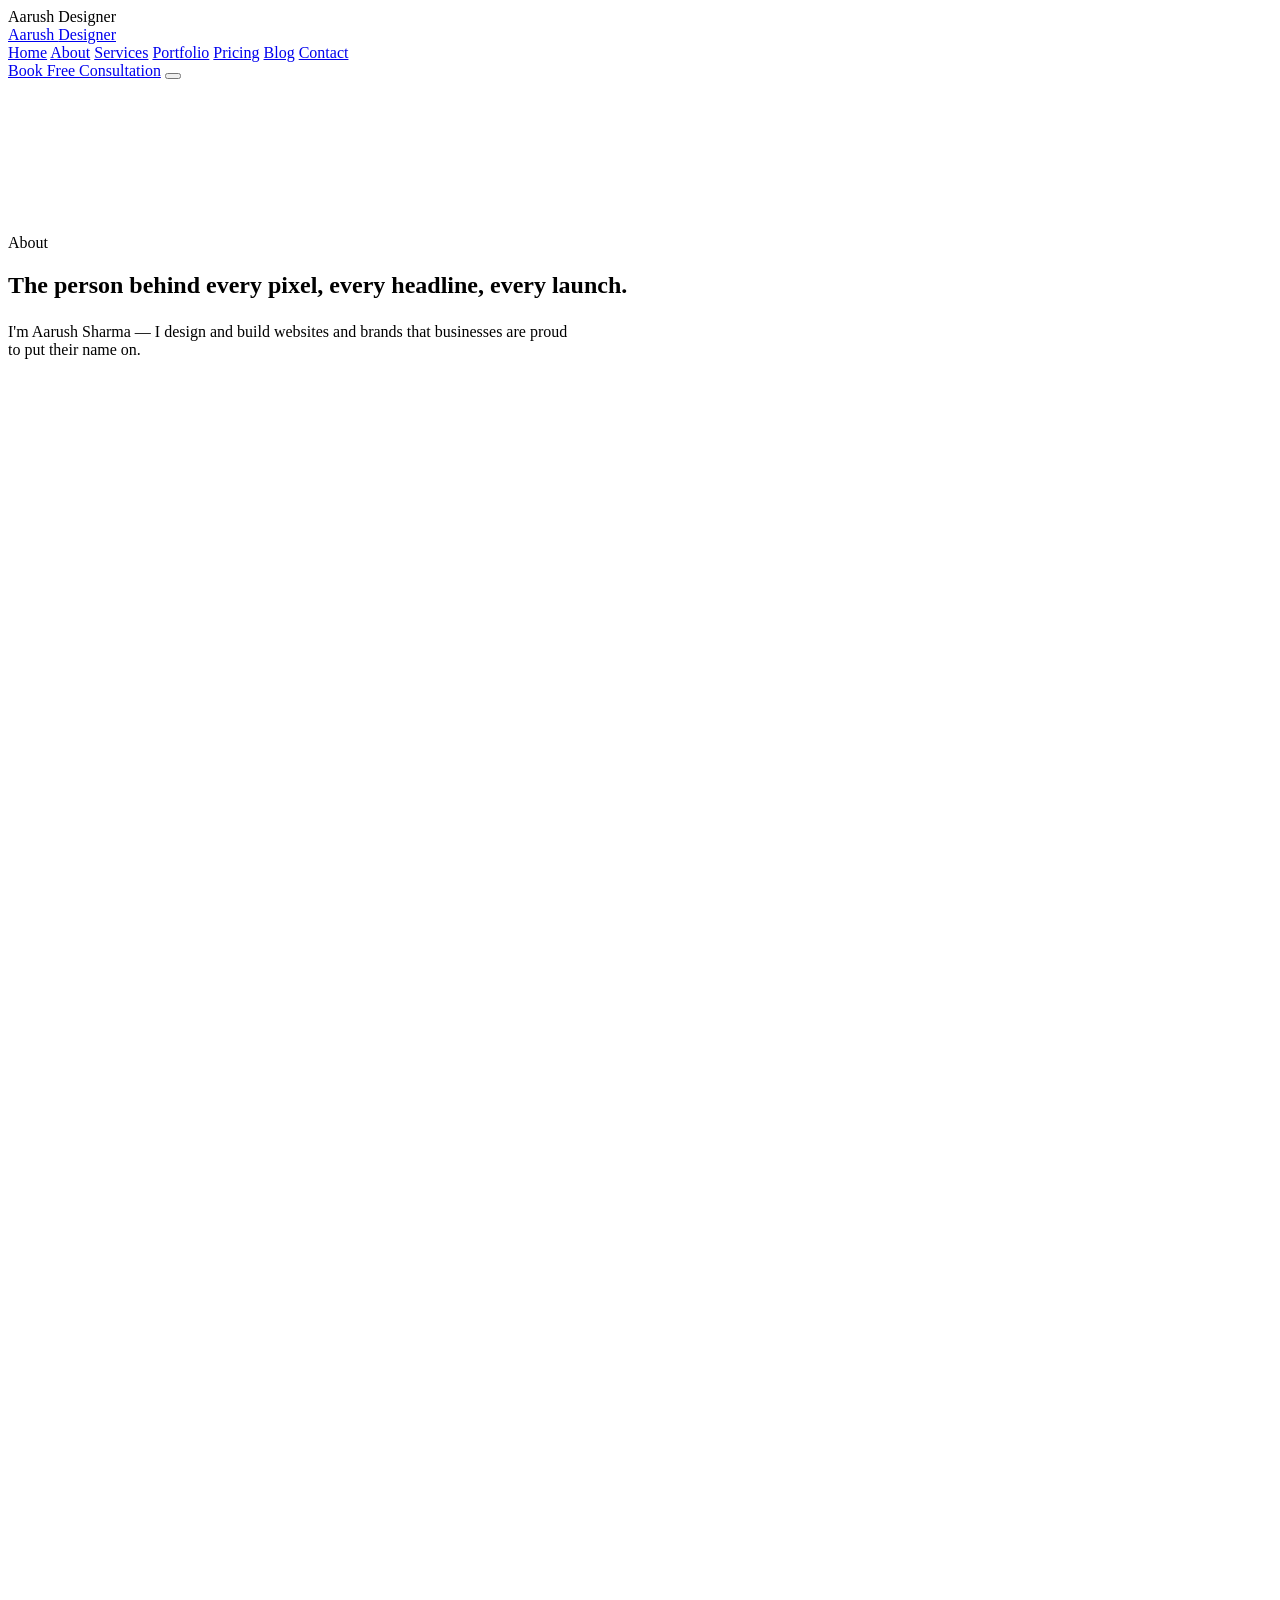
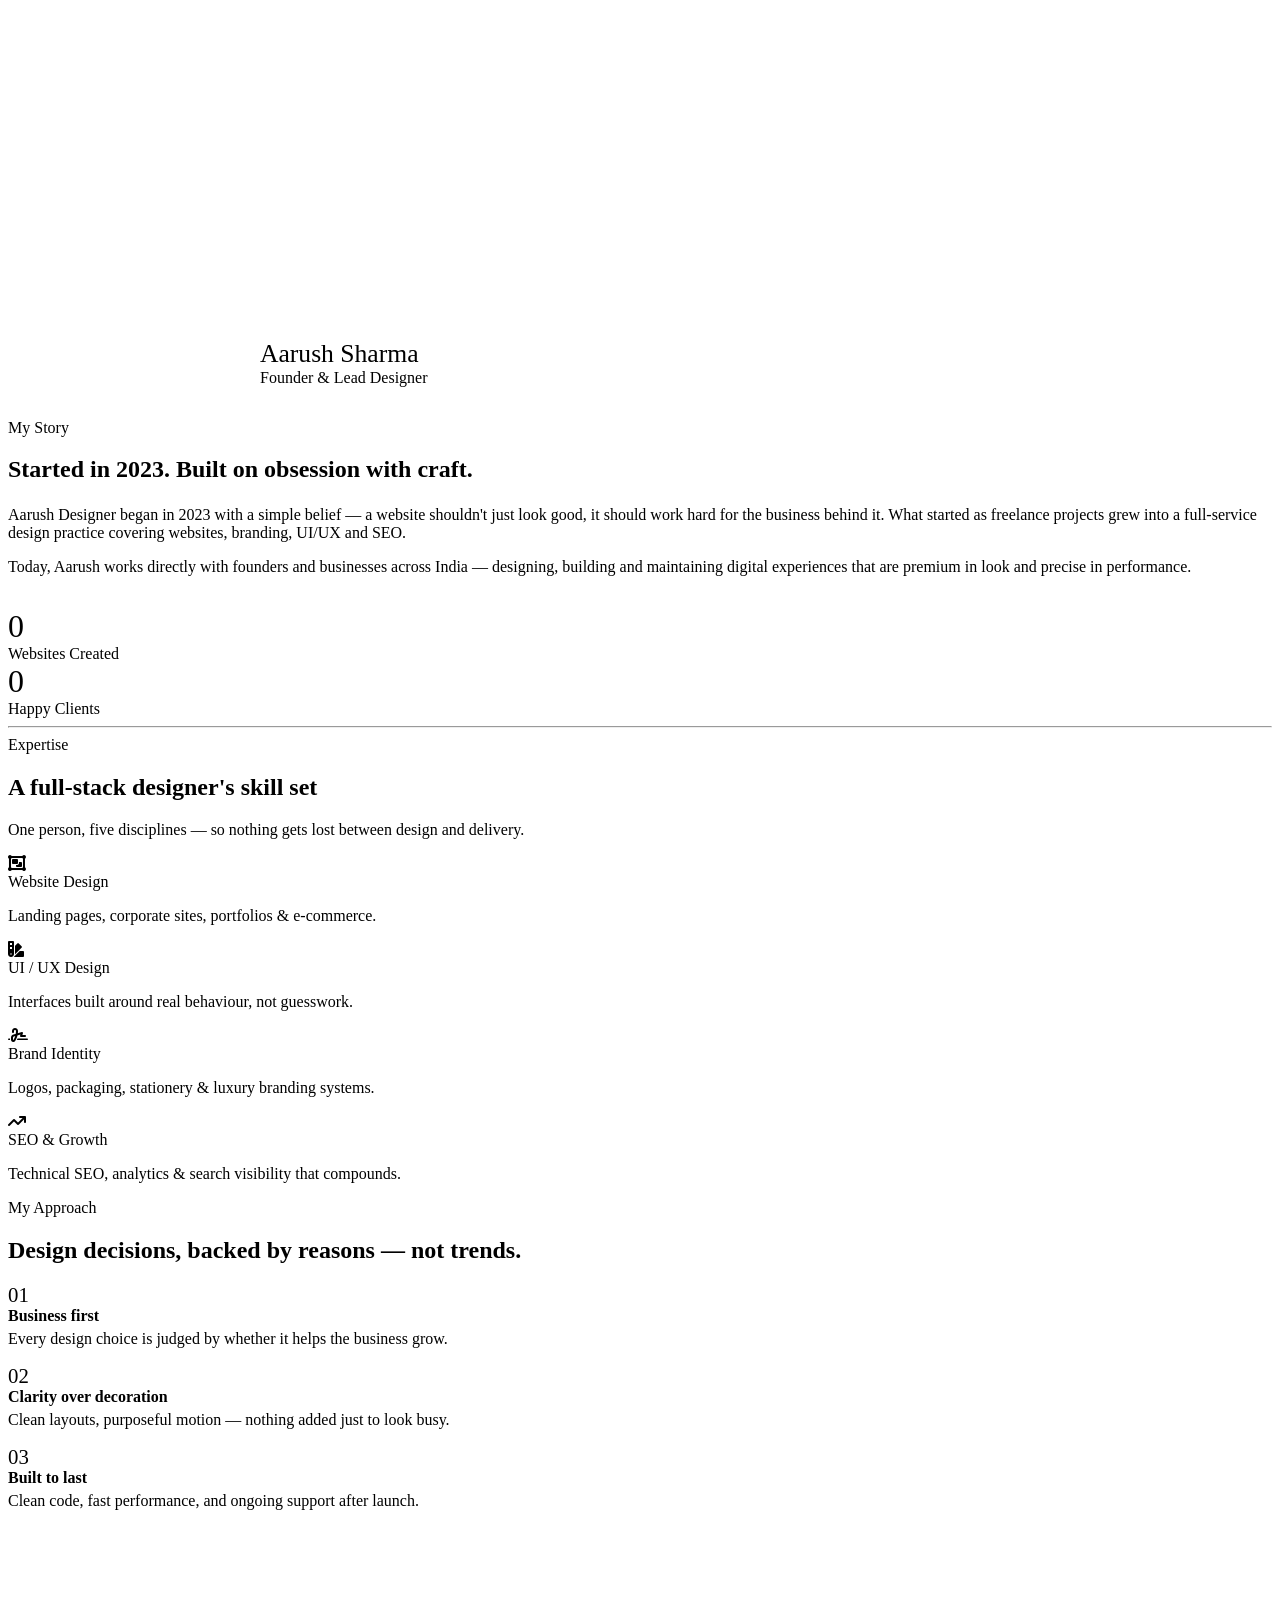
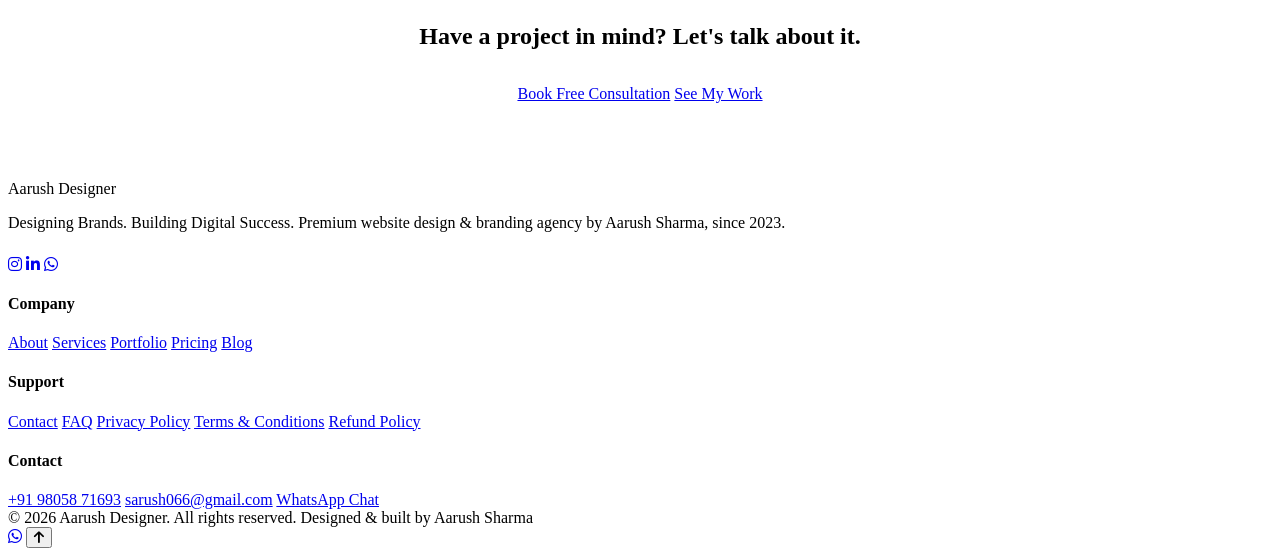
==== about.html @ bd4b7502 "Add files via upload" ====
<!DOCTYPE html>
<html lang="en">
<head>
<meta charset="UTF-8">
<meta name="viewport" content="width=device-width, initial-scale=1.0">
<title>About Aarush Sharma — Aarush Designer</title>
<meta name="description" content="Meet Aarush Sharma — premium website designer, UI/UX specialist, SEO strategist and branding expert behind Aarush Designer.">
<meta name="theme-color" content="#050505">

<link rel="preconnect" href="https://fonts.googleapis.com">
<link rel="preconnect" href="https://fonts.gstatic.com" crossorigin>
<link href="https://fonts.googleapis.com/css2?family=Cormorant+Garamond:wght@400;500;600;700&family=Inter:wght@400;500;600;700&display=swap" rel="stylesheet">
<link rel="stylesheet" href="https://cdnjs.cloudflare.com/ajax/libs/font-awesome/6.5.1/css/all.min.css">

<link rel="stylesheet" href="assets/css/style.css">
<link rel="stylesheet" href="assets/css/components.css">
<link rel="stylesheet" href="assets/css/animations.css">
</head>
<body>

<div class="loader" aria-hidden="true">
  <div class="loader__mark">Aarush Designer</div>
  <div class="loader__bar"></div>
</div>

<div class="scroll-progress"></div>
<div class="cursor-dot"></div>
<div class="cursor-ring"></div>

<header class="navbar">
  <div class="container navbar__inner">
    <a href="index.html" class="navbar__logo">Aarush <span>Designer</span></a>
    <nav class="navbar__links">
      <a href="index.html">Home</a>
      <a href="about.html" class="is-active">About</a>
      <a href="services.html">Services</a>
      <a href="portfolio.html">Portfolio</a>
      <a href="pricing.html">Pricing</a>
      <a href="blog.html">Blog</a>
      <a href="contact.html">Contact</a>
    </nav>
    <div class="navbar__actions">
      <a href="contact.html" class="btn btn-primary btn-sm">Book Free Consultation</a>
      <button class="navbar__toggle" aria-label="Toggle menu"><span></span><span></span><span></span></button>
    </div>
  </div>
</header>

<main>

  <!-- ================= PAGE HERO ================= -->
  <section class="section" style="padding-top: clamp(8rem, 12vw, 10rem); padding-bottom: 3rem;">
    <div class="container">
      <div class="eyebrow" data-hero-in>About</div>
      <h1 style="max-width: 780px;" data-hero-in>The person behind every pixel, every headline, every launch.</h1>
      <p style="max-width: 560px; margin-top: 1.5rem; font-size: var(--fs-body-lg);" data-hero-in>
        I'm Aarush Sharma — I design and build websites and brands that businesses are proud to put their name on.
      </p>
    </div>
  </section>

  <!-- ================= STORY + PORTRAIT ================= -->
  <section class="section" style="padding-top: 2rem;">
    <div class="container grid grid-2" style="gap: 4rem; align-items: center;">
      <div class="glass" style="aspect-ratio: 4/5; position: relative; overflow: hidden; display:flex; align-items:end; padding: 2rem;" data-reveal>
        <div class="floating-shape" style="width:220px;height:220px;top:8%;right:10%;background:radial-gradient(circle,rgba(255,255,255,0.08),transparent 70%);"></div>
        <div>
          <div style="font-family:var(--font-display); font-size:1.6rem;">Aarush Sharma</div>
          <div style="color:var(--text-muted); font-size:var(--fs-small);">Founder & Lead Designer</div>
        </div>
      </div>
      <div data-reveal data-reveal-delay="1">
        <div class="eyebrow">My Story</div>
        <h2>Started in 2023. Built on obsession with craft.</h2>
        <p style="margin-top: 1.4rem;">
          Aarush Designer began in 2023 with a simple belief — a website shouldn't just look good, it should work hard for the business behind it. What started as freelance projects grew into a full-service design practice covering websites, branding, UI/UX and SEO.
        </p>
        <p style="margin-top: 1rem;">
          Today, Aarush works directly with founders and businesses across India — designing, building and maintaining digital experiences that are premium in look and precise in performance.
        </p>
        <div class="grid grid-2" style="margin-top: 2rem; gap: 1rem;">
          <div><div class="stat__num" data-counter="324" data-suffix="+" style="font-size:2rem;">0</div><div class="stat__label">Websites Created</div></div>
          <div><div class="stat__num" data-counter="542" data-suffix="+" style="font-size:2rem;">0</div><div class="stat__label">Happy Clients</div></div>
        </div>
      </div>
    </div>
  </section>

  <hr class="divider">

  <!-- ================= EXPERTISE ================= -->
  <section class="section">
    <div class="container">
      <div class="section-head center" data-reveal>
        <div class="eyebrow" style="justify-content:center;">Expertise</div>
        <h2>A full-stack designer's skill set</h2>
        <p style="margin-top:1rem;">One person, five disciplines — so nothing gets lost between design and delivery.</p>
      </div>
      <div class="grid grid-4">
        <div class="card" data-reveal>
          <div class="card__icon"><i class="fa-solid fa-object-group"></i></div>
          <div class="card__title">Website Design</div>
          <p class="card__text">Landing pages, corporate sites, portfolios & e-commerce.</p>
        </div>
        <div class="card" data-reveal data-reveal-delay="1">
          <div class="card__icon"><i class="fa-solid fa-swatchbook"></i></div>
          <div class="card__title">UI / UX Design</div>
          <p class="card__text">Interfaces built around real behaviour, not guesswork.</p>
        </div>
        <div class="card" data-reveal data-reveal-delay="2">
          <div class="card__icon"><i class="fa-solid fa-signature"></i></div>
          <div class="card__title">Brand Identity</div>
          <p class="card__text">Logos, packaging, stationery & luxury branding systems.</p>
        </div>
        <div class="card" data-reveal data-reveal-delay="3">
          <div class="card__icon"><i class="fa-solid fa-arrow-trend-up"></i></div>
          <div class="card__title">SEO & Growth</div>
          <p class="card__text">Technical SEO, analytics & search visibility that compounds.</p>
        </div>
      </div>
    </div>
  </section>

  <!-- ================= VALUES / APPROACH ================= -->
  <section class="section" style="background: var(--bg-secondary);">
    <div class="container grid grid-2" style="gap: 4rem; align-items: center;">
      <div data-reveal>
        <div class="eyebrow">My Approach</div>
        <h2>Design decisions, backed by reasons — not trends.</h2>
      </div>
      <div class="grid" style="gap: 1.5rem;" data-reveal data-reveal-delay="1">
        <div class="flex gap-sm" style="align-items:flex-start;">
          <span style="font-family:var(--font-display); font-size:1.3rem; color:var(--text-muted);">01</span>
          <div><div style="font-weight:600;">Business first</div><p class="card__text" style="margin-top:0.3rem;">Every design choice is judged by whether it helps the business grow.</p></div>
        </div>
        <div class="flex gap-sm" style="align-items:flex-start;">
          <span style="font-family:var(--font-display); font-size:1.3rem; color:var(--text-muted);">02</span>
          <div><div style="font-weight:600;">Clarity over decoration</div><p class="card__text" style="margin-top:0.3rem;">Clean layouts, purposeful motion — nothing added just to look busy.</p></div>
        </div>
        <div class="flex gap-sm" style="align-items:flex-start;">
          <span style="font-family:var(--font-display); font-size:1.3rem; color:var(--text-muted);">03</span>
          <div><div style="font-weight:600;">Built to last</div><p class="card__text" style="margin-top:0.3rem;">Clean code, fast performance, and ongoing support after launch.</p></div>
        </div>
      </div>
    </div>
  </section>

  <!-- ================= CTA ================= -->
  <section class="section">
    <div class="container">
      <div class="glass" style="padding: clamp(2.5rem, 6vw, 5rem); text-align:center;" data-reveal>
        <h2 style="max-width:700px; margin-inline:auto;">Have a project in mind? Let's talk about it.</h2>
        <div class="flex-center gap-sm" style="margin-top: 2.2rem; flex-wrap:wrap;">
          <a href="contact.html" class="btn btn-primary">Book Free Consultation</a>
          <a href="portfolio.html" class="btn btn-outline">See My Work</a>
        </div>
      </div>
    </div>
  </section>

</main>

<footer class="footer">
  <div class="container">
    <div class="footer__grid">
      <div>
        <div class="footer__brand">Aarush Designer</div>
        <p class="footer__desc">Designing Brands. Building Digital Success. Premium website design & branding agency by Aarush Sharma, since 2023.</p>
        <div class="footer__social" style="margin-top:1.5rem;">
          <a href="#" aria-label="Instagram"><i class="fa-brands fa-instagram"></i></a>
          <a href="#" aria-label="LinkedIn"><i class="fa-brands fa-linkedin-in"></i></a>
          <a href="https://wa.me/919805871693" aria-label="WhatsApp"><i class="fa-brands fa-whatsapp"></i></a>
        </div>
      </div>
      <div>
        <h4>Company</h4>
        <div class="footer__links">
          <a href="about.html">About</a>
          <a href="services.html">Services</a>
          <a href="portfolio.html">Portfolio</a>
          <a href="pricing.html">Pricing</a>
          <a href="blog.html">Blog</a>
        </div>
      </div>
      <div>
        <h4>Support</h4>
        <div class="footer__links">
          <a href="contact.html">Contact</a>
          <a href="faq.html">FAQ</a>
          <a href="privacy-policy.html">Privacy Policy</a>
          <a href="terms-conditions.html">Terms & Conditions</a>
          <a href="refund-policy.html">Refund Policy</a>
        </div>
      </div>
      <div>
        <h4>Contact</h4>
        <div class="footer__links">
          <a href="tel:+919805871693">+91 98058 71693</a>
          <a href="mailto:sarush066@gmail.com">sarush066@gmail.com</a>
          <a href="https://wa.me/919805871693">WhatsApp Chat</a>
        </div>
      </div>
    </div>
    <div class="footer__bottom">
      <span>© 2026 Aarush Designer. All rights reserved.</span>
      <span>Designed & built by Aarush Sharma</span>
    </div>
  </div>
</footer>

<a href="https://wa.me/919805871693" class="float-whatsapp" aria-label="Chat on WhatsApp"><i class="fa-brands fa-whatsapp"></i></a>
<button class="back-to-top" aria-label="Back to top"><i class="fa-solid fa-arrow-up"></i></button>

<script src="assets/js/main.js"></script>
<script src="assets/js/animations.js"></script>
</body>
</html>
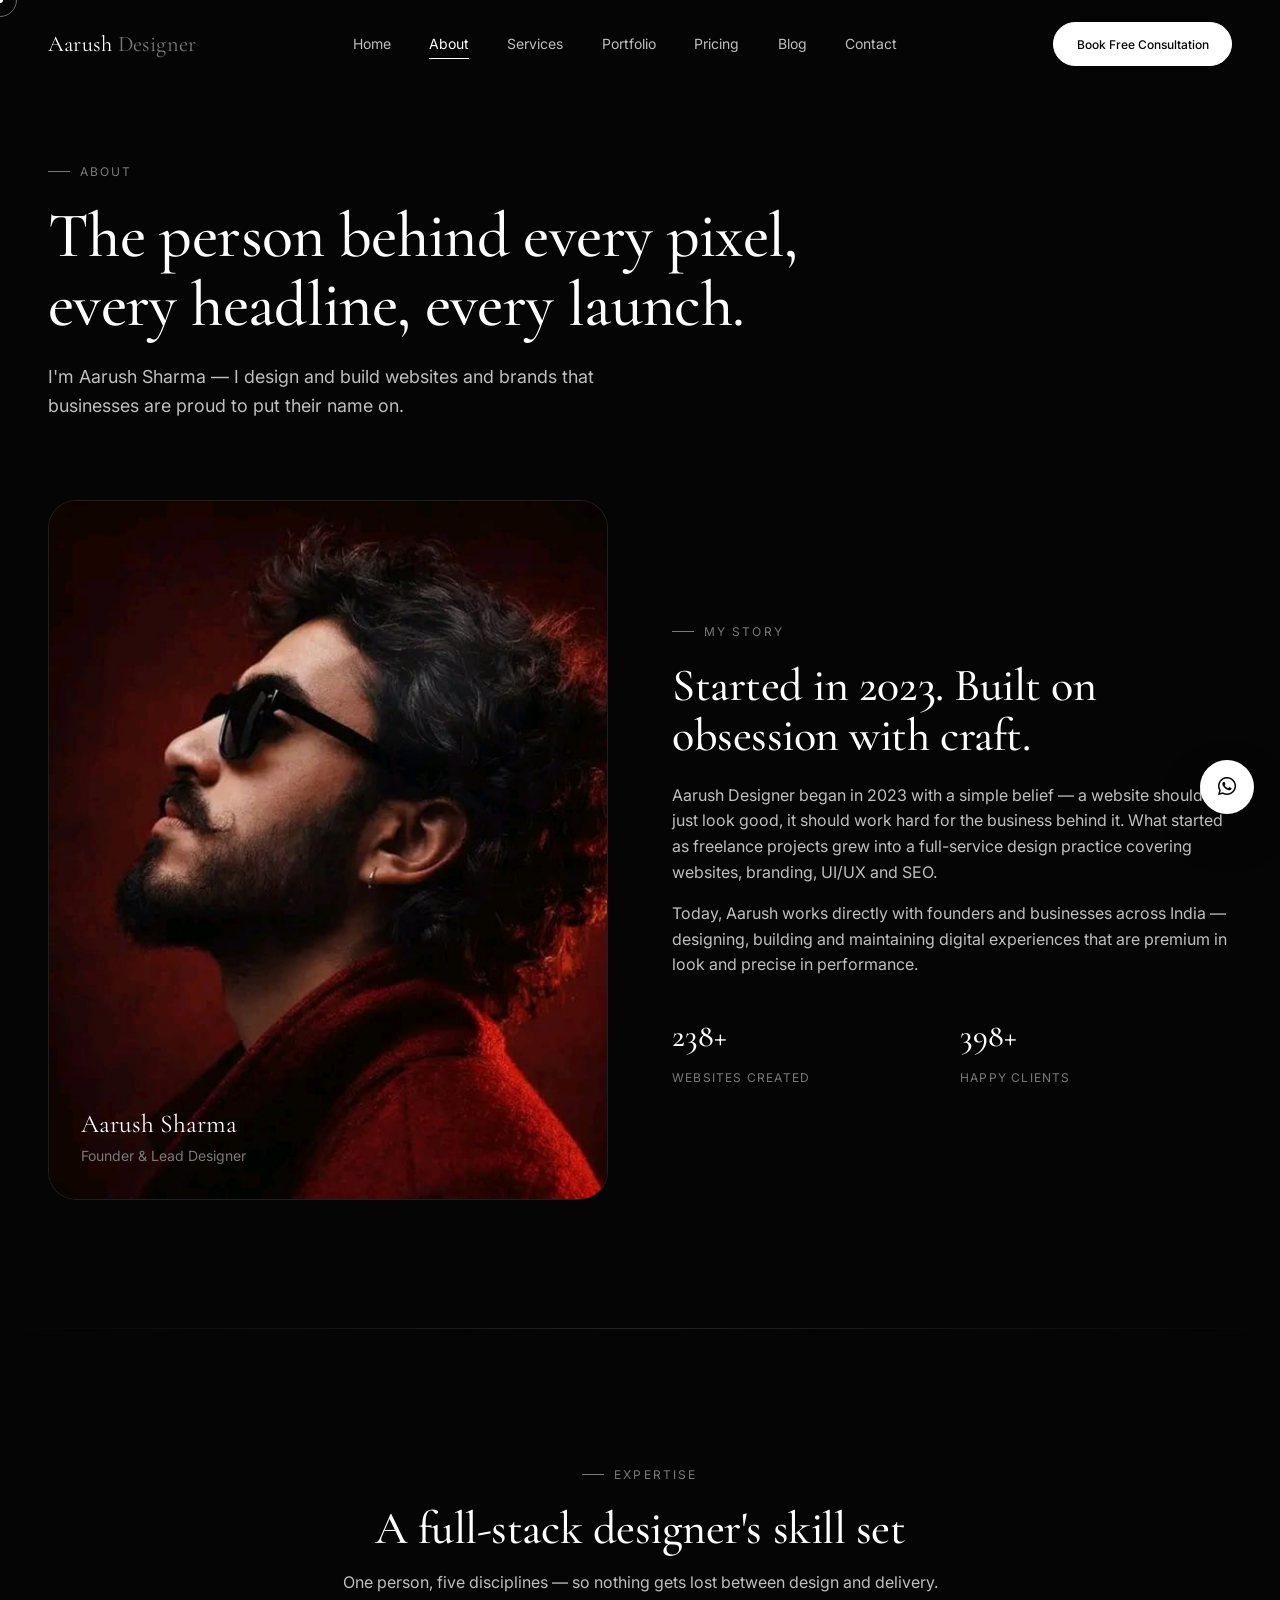
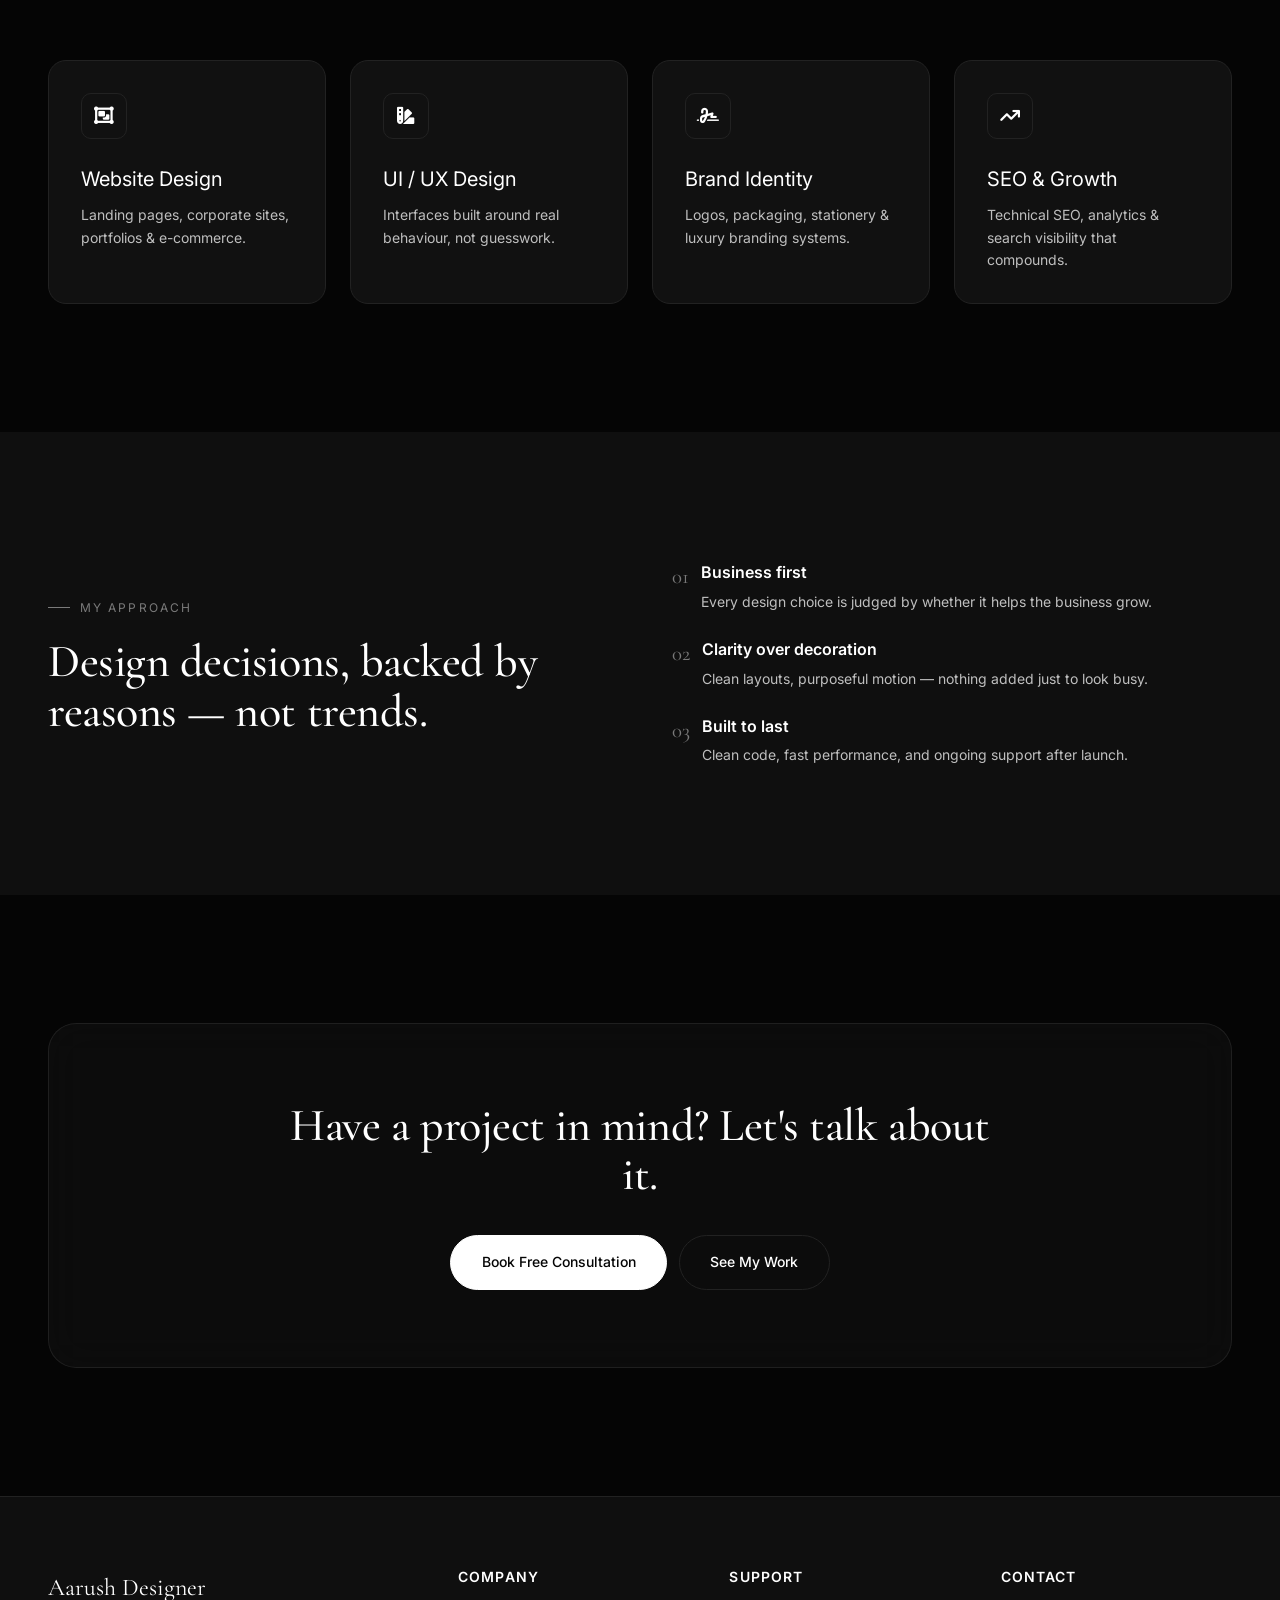
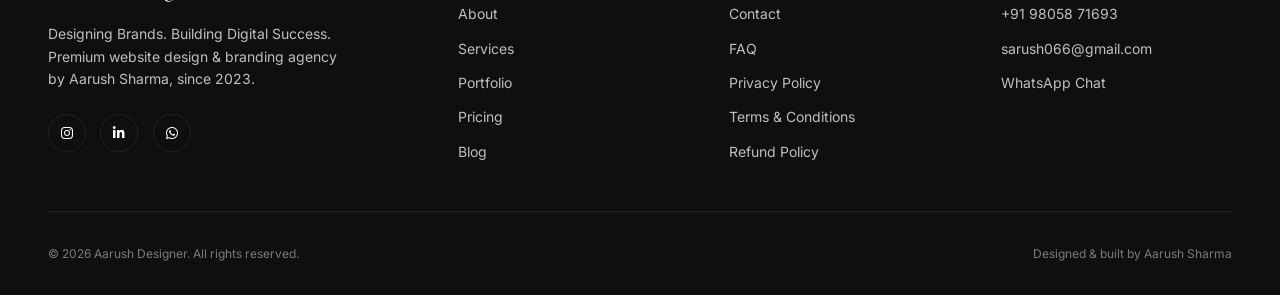
==== commit 1918601a: "Update about.html" ====
--- a/about.html
+++ b/about.html
@@ -1,217 +1,219 @@
 <!DOCTYPE html>
 <html lang="en">
 <head>
-<meta charset="UTF-8">
-<meta name="viewport" content="width=device-width, initial-scale=1.0">
-<title>About Aarush Sharma — Aarush Designer</title>
-<meta name="description" content="Meet Aarush Sharma — premium website designer, UI/UX specialist, SEO strategist and branding expert behind Aarush Designer.">
-<meta name="theme-color" content="#050505">
-
-<link rel="preconnect" href="https://fonts.googleapis.com">
-<link rel="preconnect" href="https://fonts.gstatic.com" crossorigin>
-<link href="https://fonts.googleapis.com/css2?family=Cormorant+Garamond:wght@400;500;600;700&family=Inter:wght@400;500;600;700&display=swap" rel="stylesheet">
-<link rel="stylesheet" href="https://cdnjs.cloudflare.com/ajax/libs/font-awesome/6.5.1/css/all.min.css">
-
-<link rel="stylesheet" href="assets/css/style.css">
-<link rel="stylesheet" href="assets/css/components.css">
-<link rel="stylesheet" href="assets/css/animations.css">
+  <meta charset="UTF-8">
+  <meta name="viewport" content="width=device-width, initial-scale=1.0">
+  <title>About Aarush Sharma — Aarush Designer</title>
+  <meta name="description" content="Meet Aarush Sharma — premium website designer, UI/UX specialist, SEO strategist and branding expert behind Aarush Designer.">
+  <meta name="theme-color" content="#050505">
+
+  <link rel="preconnect" href="https://fonts.googleapis.com">
+  <link rel="preconnect" href="https://fonts.gstatic.com" crossorigin>
+  <link href="https://fonts.googleapis.com/css2?family=Cormorant+Garamond:wght@400;500;600;700&family=Inter:wght@400;500;600;700&display=swap" rel="stylesheet">
+  <link rel="stylesheet" href="https://cdnjs.cloudflare.com/ajax/libs/font-awesome/6.5.1/css/all.min.css">
+
+  <link rel="stylesheet" href="assets/css/style.css">
+  <link rel="stylesheet" href="assets/css/components.css">
+  <link rel="stylesheet" href="assets/css/animations.css">
 </head>
 <body>
 
-<div class="loader" aria-hidden="true">
-  <div class="loader__mark">Aarush Designer</div>
-  <div class="loader__bar"></div>
-</div>
-
-<div class="scroll-progress"></div>
-<div class="cursor-dot"></div>
-<div class="cursor-ring"></div>
-
-<header class="navbar">
-  <div class="container navbar__inner">
-    <a href="index.html" class="navbar__logo">Aarush <span>Designer</span></a>
-    <nav class="navbar__links">
-      <a href="index.html">Home</a>
-      <a href="about.html" class="is-active">About</a>
-      <a href="services.html">Services</a>
-      <a href="portfolio.html">Portfolio</a>
-      <a href="pricing.html">Pricing</a>
-      <a href="blog.html">Blog</a>
-      <a href="contact.html">Contact</a>
-    </nav>
-    <div class="navbar__actions">
-      <a href="contact.html" class="btn btn-primary btn-sm">Book Free Consultation</a>
-      <button class="navbar__toggle" aria-label="Toggle menu"><span></span><span></span><span></span></button>
+  <div class="loader" aria-hidden="true">
+    <div class="loader__mark">Aarush Designer</div>
+    <div class="loader__bar"></div>
+  </div>
+
+  <div class="scroll-progress"></div>
+  <div class="cursor-dot"></div>
+  <div class="cursor-ring"></div>
+
+  <header class="navbar">
+    <div class="container navbar__inner">
+      <a href="index.html" class="navbar__logo">Aarush <span>Designer</span></a>
+      <nav class="navbar__links">
+        <a href="index.html">Home</a>
+        <a href="about.html" class="is-active">About</a>
+        <a href="services.html">Services</a>
+        <a href="portfolio.html">Portfolio</a>
+        <a href="pricing.html">Pricing</a>
+        <a href="blog.html">Blog</a>
+        <a href="contact.html">Contact</a>
+      </nav>
+      <div class="navbar__actions">
+        <a href="contact.html" class="btn btn-primary btn-sm">Book Free Consultation</a>
+        <button class="navbar__toggle" aria-label="Toggle menu"><span></span><span></span><span></span></button>
+      </div>
     </div>
-  </div>
-</header>
-
-<main>
-
-  <!-- ================= PAGE HERO ================= -->
-  <section class="section" style="padding-top: clamp(8rem, 12vw, 10rem); padding-bottom: 3rem;">
+  </header>
+
+  <main>
+
+    <!-- ================= PAGE HERO ================= -->
+    <section class="section" style="padding-top: clamp(8rem, 12vw, 10rem); padding-bottom: 3rem;">
+      <div class="container">
+        <div class="eyebrow" data-hero-in>About</div>
+        <h1 style="max-width: 780px;" data-hero-in>The person behind every pixel, every headline, every launch.</h1>
+        <p style="max-width: 560px; margin-top: 1.5rem; font-size: var(--fs-body-lg);" data-hero-in>
+          I'm Aarush Sharma — I design and build websites and brands that businesses are proud to put their name on.
+        </p>
+      </div>
+    </section>
+
+    <!-- ================= STORY + PORTRAIT ================= -->
+    <section class="section" style="padding-top: 2rem;">
+      <div class="container grid grid-2" style="gap: 4rem; align-items: center;">
+        <div class="glass" style="aspect-ratio: 4/5; position: relative; overflow: hidden; display:flex; align-items:end; padding: 2rem;" data-reveal>
+          <!-- Image added here -->
+          <img src="assets/images/Aarush Sharma.jpg" alt="Aarush Sharma" style="position:absolute; top:0; left:0; width:100%; height:100%; object-fit:cover; z-index:0;">
+          <div class="floating-shape" style="width:220px;height:220px;top:8%;right:10%;background:radial-gradient(circle,rgba(255,255,255,0.08),transparent 70%);z-index:1;"></div>
+          <div style="position:relative; z-index:2;">
+            <div style="font-family:var(--font-display); font-size:1.6rem;">Aarush Sharma</div>
+            <div style="color:var(--text-muted); font-size:var(--fs-small);">Founder & Lead Designer</div>
+          </div>
+        </div>
+        <div data-reveal data-reveal-delay="1">
+          <div class="eyebrow">My Story</div>
+          <h2>Started in 2023. Built on obsession with craft.</h2>
+          <p style="margin-top: 1.4rem;">
+            Aarush Designer began in 2023 with a simple belief — a website shouldn't just look good, it should work hard for the business behind it. What started as freelance projects grew into a full-service design practice covering websites, branding, UI/UX and SEO.
+          </p>
+          <p style="margin-top: 1rem;">
+            Today, Aarush works directly with founders and businesses across India — designing, building and maintaining digital experiences that are premium in look and precise in performance.
+          </p>
+          <div class="grid grid-2" style="margin-top: 2rem; gap: 1rem;">
+            <div><div class="stat__num" data-counter="324" data-suffix="+" style="font-size:2rem;">0</div><div class="stat__label">Websites Created</div></div>
+            <div><div class="stat__num" data-counter="542" data-suffix="+" style="font-size:2rem;">0</div><div class="stat__label">Happy Clients</div></div>
+          </div>
+        </div>
+      </div>
+    </section>
+
+    <hr class="divider">
+
+    <!-- ================= EXPERTISE ================= -->
+    <section class="section">
+      <div class="container">
+        <div class="section-head center" data-reveal>
+          <div class="eyebrow" style="justify-content:center;">Expertise</div>
+          <h2>A full-stack designer's skill set</h2>
+          <p style="margin-top:1rem;">One person, five disciplines — so nothing gets lost between design and delivery.</p>
+        </div>
+        <div class="grid grid-4">
+          <div class="card" data-reveal>
+            <div class="card__icon"><i class="fa-solid fa-object-group"></i></div>
+            <div class="card__title">Website Design</div>
+            <p class="card__text">Landing pages, corporate sites, portfolios & e-commerce.</p>
+          </div>
+          <div class="card" data-reveal data-reveal-delay="1">
+            <div class="card__icon"><i class="fa-solid fa-swatchbook"></i></div>
+            <div class="card__title">UI / UX Design</div>
+            <p class="card__text">Interfaces built around real behaviour, not guesswork.</p>
+          </div>
+          <div class="card" data-reveal data-reveal-delay="2">
+            <div class="card__icon"><i class="fa-solid fa-signature"></i></div>
+            <div class="card__title">Brand Identity</div>
+            <p class="card__text">Logos, packaging, stationery & luxury branding systems.</p>
+          </div>
+          <div class="card" data-reveal data-reveal-delay="3">
+            <div class="card__icon"><i class="fa-solid fa-arrow-trend-up"></i></div>
+            <div class="card__title">SEO & Growth</div>
+            <p class="card__text">Technical SEO, analytics & search visibility that compounds.</p>
+          </div>
+        </div>
+      </div>
+    </section>
+
+    <!-- ================= VALUES / APPROACH ================= -->
+    <section class="section" style="background: var(--bg-secondary);">
+      <div class="container grid grid-2" style="gap: 4rem; align-items: center;">
+        <div data-reveal>
+          <div class="eyebrow">My Approach</div>
+          <h2>Design decisions, backed by reasons — not trends.</h2>
+        </div>
+        <div class="grid" style="gap: 1.5rem;" data-reveal data-reveal-delay="1">
+          <div class="flex gap-sm" style="align-items:flex-start;">
+            <span style="font-family:var(--font-display); font-size:1.3rem; color:var(--text-muted);">01</span>
+            <div><div style="font-weight:600;">Business first</div><p class="card__text" style="margin-top:0.3rem;">Every design choice is judged by whether it helps the business grow.</p></div>
+          </div>
+          <div class="flex gap-sm" style="align-items:flex-start;">
+            <span style="font-family:var(--font-display); font-size:1.3rem; color:var(--text-muted);">02</span>
+            <div><div style="font-weight:600;">Clarity over decoration</div><p class="card__text" style="margin-top:0.3rem;">Clean layouts, purposeful motion — nothing added just to look busy.</p></div>
+          </div>
+          <div class="flex gap-sm" style="align-items:flex-start;">
+            <span style="font-family:var(--font-display); font-size:1.3rem; color:var(--text-muted);">03</span>
+            <div><div style="font-weight:600;">Built to last</div><p class="card__text" style="margin-top:0.3rem;">Clean code, fast performance, and ongoing support after launch.</p></div>
+          </div>
+        </div>
+      </div>
+    </section>
+
+    <!-- ================= CTA ================= -->
+    <section class="section">
+      <div class="container">
+        <div class="glass" style="padding: clamp(2.5rem, 6vw, 5rem); text-align:center;" data-reveal>
+          <h2 style="max-width:700px; margin-inline:auto;">Have a project in mind? Let's talk about it.</h2>
+          <div class="flex-center gap-sm" style="margin-top: 2.2rem; flex-wrap:wrap;">
+            <a href="contact.html" class="btn btn-primary">Book Free Consultation</a>
+            <a href="portfolio.html" class="btn btn-outline">See My Work</a>
+          </div>
+        </div>
+      </div>
+    </section>
+
+  </main>
+
+  <footer class="footer">
     <div class="container">
-      <div class="eyebrow" data-hero-in>About</div>
-      <h1 style="max-width: 780px;" data-hero-in>The person behind every pixel, every headline, every launch.</h1>
-      <p style="max-width: 560px; margin-top: 1.5rem; font-size: var(--fs-body-lg);" data-hero-in>
-        I'm Aarush Sharma — I design and build websites and brands that businesses are proud to put their name on.
-      </p>
+      <div class="footer__grid">
+        <div>
+          <div class="footer__brand">Aarush Designer</div>
+          <p class="footer__desc">Designing Brands. Building Digital Success. Premium website design & branding agency by Aarush Sharma, since 2023.</p>
+          <div class="footer__social" style="margin-top:1.5rem;">
+            <a href="#" aria-label="Instagram"><i class="fa-brands fa-instagram"></i></a>
+            <a href="#" aria-label="LinkedIn"><i class="fa-brands fa-linkedin-in"></i></a>
+            <a href="https://wa.me/919805871693" aria-label="WhatsApp"><i class="fa-brands fa-whatsapp"></i></a>
+          </div>
+        </div>
+        <div>
+          <h4>Company</h4>
+          <div class="footer__links">
+            <a href="about.html">About</a>
+            <a href="services.html">Services</a>
+            <a href="portfolio.html">Portfolio</a>
+            <a href="pricing.html">Pricing</a>
+            <a href="blog.html">Blog</a>
+          </div>
+        </div>
+        <div>
+          <h4>Support</h4>
+          <div class="footer__links">
+            <a href="contact.html">Contact</a>
+            <a href="faq.html">FAQ</a>
+            <a href="privacy-policy.html">Privacy Policy</a>
+            <a href="terms-conditions.html">Terms & Conditions</a>
+            <a href="refund-policy.html">Refund Policy</a>
+          </div>
+        </div>
+        <div>
+          <h4>Contact</h4>
+          <div class="footer__links">
+            <a href="tel:+919805871693">+91 98058 71693</a>
+            <a href="mailto:sarush066@gmail.com">sarush066@gmail.com</a>
+            <a href="https://wa.me/919805871693">WhatsApp Chat</a>
+          </div>
+        </div>
+      </div>
+      <div class="footer__bottom">
+        <span>© 2026 Aarush Designer. All rights reserved.</span>
+        <span>Designed & built by Aarush Sharma</span>
+      </div>
     </div>
-  </section>
-
-  <!-- ================= STORY + PORTRAIT ================= -->
-  <section class="section" style="padding-top: 2rem;">
-    <div class="container grid grid-2" style="gap: 4rem; align-items: center;">
-      <div class="glass" style="aspect-ratio: 4/5; position: relative; overflow: hidden; display:flex; align-items:end; padding: 2rem;" data-reveal>
-        <div class="floating-shape" style="width:220px;height:220px;top:8%;right:10%;background:radial-gradient(circle,rgba(255,255,255,0.08),transparent 70%);"></div>
-        <div>
-          <div style="font-family:var(--font-display); font-size:1.6rem;">Aarush Sharma</div>
-          <div style="color:var(--text-muted); font-size:var(--fs-small);">Founder & Lead Designer</div>
-        </div>
-      </div>
-      <div data-reveal data-reveal-delay="1">
-        <div class="eyebrow">My Story</div>
-        <h2>Started in 2023. Built on obsession with craft.</h2>
-        <p style="margin-top: 1.4rem;">
-          Aarush Designer began in 2023 with a simple belief — a website shouldn't just look good, it should work hard for the business behind it. What started as freelance projects grew into a full-service design practice covering websites, branding, UI/UX and SEO.
-        </p>
-        <p style="margin-top: 1rem;">
-          Today, Aarush works directly with founders and businesses across India — designing, building and maintaining digital experiences that are premium in look and precise in performance.
-        </p>
-        <div class="grid grid-2" style="margin-top: 2rem; gap: 1rem;">
-          <div><div class="stat__num" data-counter="324" data-suffix="+" style="font-size:2rem;">0</div><div class="stat__label">Websites Created</div></div>
-          <div><div class="stat__num" data-counter="542" data-suffix="+" style="font-size:2rem;">0</div><div class="stat__label">Happy Clients</div></div>
-        </div>
-      </div>
-    </div>
-  </section>
-
-  <hr class="divider">
-
-  <!-- ================= EXPERTISE ================= -->
-  <section class="section">
-    <div class="container">
-      <div class="section-head center" data-reveal>
-        <div class="eyebrow" style="justify-content:center;">Expertise</div>
-        <h2>A full-stack designer's skill set</h2>
-        <p style="margin-top:1rem;">One person, five disciplines — so nothing gets lost between design and delivery.</p>
-      </div>
-      <div class="grid grid-4">
-        <div class="card" data-reveal>
-          <div class="card__icon"><i class="fa-solid fa-object-group"></i></div>
-          <div class="card__title">Website Design</div>
-          <p class="card__text">Landing pages, corporate sites, portfolios & e-commerce.</p>
-        </div>
-        <div class="card" data-reveal data-reveal-delay="1">
-          <div class="card__icon"><i class="fa-solid fa-swatchbook"></i></div>
-          <div class="card__title">UI / UX Design</div>
-          <p class="card__text">Interfaces built around real behaviour, not guesswork.</p>
-        </div>
-        <div class="card" data-reveal data-reveal-delay="2">
-          <div class="card__icon"><i class="fa-solid fa-signature"></i></div>
-          <div class="card__title">Brand Identity</div>
-          <p class="card__text">Logos, packaging, stationery & luxury branding systems.</p>
-        </div>
-        <div class="card" data-reveal data-reveal-delay="3">
-          <div class="card__icon"><i class="fa-solid fa-arrow-trend-up"></i></div>
-          <div class="card__title">SEO & Growth</div>
-          <p class="card__text">Technical SEO, analytics & search visibility that compounds.</p>
-        </div>
-      </div>
-    </div>
-  </section>
-
-  <!-- ================= VALUES / APPROACH ================= -->
-  <section class="section" style="background: var(--bg-secondary);">
-    <div class="container grid grid-2" style="gap: 4rem; align-items: center;">
-      <div data-reveal>
-        <div class="eyebrow">My Approach</div>
-        <h2>Design decisions, backed by reasons — not trends.</h2>
-      </div>
-      <div class="grid" style="gap: 1.5rem;" data-reveal data-reveal-delay="1">
-        <div class="flex gap-sm" style="align-items:flex-start;">
-          <span style="font-family:var(--font-display); font-size:1.3rem; color:var(--text-muted);">01</span>
-          <div><div style="font-weight:600;">Business first</div><p class="card__text" style="margin-top:0.3rem;">Every design choice is judged by whether it helps the business grow.</p></div>
-        </div>
-        <div class="flex gap-sm" style="align-items:flex-start;">
-          <span style="font-family:var(--font-display); font-size:1.3rem; color:var(--text-muted);">02</span>
-          <div><div style="font-weight:600;">Clarity over decoration</div><p class="card__text" style="margin-top:0.3rem;">Clean layouts, purposeful motion — nothing added just to look busy.</p></div>
-        </div>
-        <div class="flex gap-sm" style="align-items:flex-start;">
-          <span style="font-family:var(--font-display); font-size:1.3rem; color:var(--text-muted);">03</span>
-          <div><div style="font-weight:600;">Built to last</div><p class="card__text" style="margin-top:0.3rem;">Clean code, fast performance, and ongoing support after launch.</p></div>
-        </div>
-      </div>
-    </div>
-  </section>
-
-  <!-- ================= CTA ================= -->
-  <section class="section">
-    <div class="container">
-      <div class="glass" style="padding: clamp(2.5rem, 6vw, 5rem); text-align:center;" data-reveal>
-        <h2 style="max-width:700px; margin-inline:auto;">Have a project in mind? Let's talk about it.</h2>
-        <div class="flex-center gap-sm" style="margin-top: 2.2rem; flex-wrap:wrap;">
-          <a href="contact.html" class="btn btn-primary">Book Free Consultation</a>
-          <a href="portfolio.html" class="btn btn-outline">See My Work</a>
-        </div>
-      </div>
-    </div>
-  </section>
-
-</main>
-
-<footer class="footer">
-  <div class="container">
-    <div class="footer__grid">
-      <div>
-        <div class="footer__brand">Aarush Designer</div>
-        <p class="footer__desc">Designing Brands. Building Digital Success. Premium website design & branding agency by Aarush Sharma, since 2023.</p>
-        <div class="footer__social" style="margin-top:1.5rem;">
-          <a href="#" aria-label="Instagram"><i class="fa-brands fa-instagram"></i></a>
-          <a href="#" aria-label="LinkedIn"><i class="fa-brands fa-linkedin-in"></i></a>
-          <a href="https://wa.me/919805871693" aria-label="WhatsApp"><i class="fa-brands fa-whatsapp"></i></a>
-        </div>
-      </div>
-      <div>
-        <h4>Company</h4>
-        <div class="footer__links">
-          <a href="about.html">About</a>
-          <a href="services.html">Services</a>
-          <a href="portfolio.html">Portfolio</a>
-          <a href="pricing.html">Pricing</a>
-          <a href="blog.html">Blog</a>
-        </div>
-      </div>
-      <div>
-        <h4>Support</h4>
-        <div class="footer__links">
-          <a href="contact.html">Contact</a>
-          <a href="faq.html">FAQ</a>
-          <a href="privacy-policy.html">Privacy Policy</a>
-          <a href="terms-conditions.html">Terms & Conditions</a>
-          <a href="refund-policy.html">Refund Policy</a>
-        </div>
-      </div>
-      <div>
-        <h4>Contact</h4>
-        <div class="footer__links">
-          <a href="tel:+919805871693">+91 98058 71693</a>
-          <a href="mailto:sarush066@gmail.com">sarush066@gmail.com</a>
-          <a href="https://wa.me/919805871693">WhatsApp Chat</a>
-        </div>
-      </div>
-    </div>
-    <div class="footer__bottom">
-      <span>© 2026 Aarush Designer. All rights reserved.</span>
-      <span>Designed & built by Aarush Sharma</span>
-    </div>
-  </div>
-</footer>
-
-<a href="https://wa.me/919805871693" class="float-whatsapp" aria-label="Chat on WhatsApp"><i class="fa-brands fa-whatsapp"></i></a>
-<button class="back-to-top" aria-label="Back to top"><i class="fa-solid fa-arrow-up"></i></button>
-
-<script src="assets/js/main.js"></script>
-<script src="assets/js/animations.js"></script>
+  </footer>
+
+  <a href="https://wa.me/919805871693" class="float-whatsapp" aria-label="Chat on WhatsApp"><i class="fa-brands fa-whatsapp"></i></a>
+  <button class="back-to-top" aria-label="Back to top"><i class="fa-solid fa-arrow-up"></i></button>
+
+  <script src="assets/js/main.js"></script>
+  <script src="assets/js/animations.js"></script>
 </body>
-</html>+</html>
--- a/assets/css/style.css
+++ b/assets/css/style.css
@@ -0,0 +1,151 @@
+/* ============================================================
+   AARUSH DESIGNER — GLOBAL FOUNDATION
+   Design tokens, reset, typography, layout primitives
+   ============================================================ */
+
+:root {
+  /* Colors — locked luxury black/white/grey palette */
+  --bg-primary: #050505;
+  --bg-secondary: #0F0F0F;
+  --bg-card: #111111;
+  --bg-card-hover: #161616;
+  --text-primary: #FFFFFF;
+  --text-secondary: #BFBFBF;
+  --text-muted: #7A7A7A;
+  --border-color: #222222;
+  --border-hover: #3A3A3A;
+  --accent: #FFFFFF;
+
+  /* Typography */
+  --font-display: 'Cormorant Garamond', 'Georgia', serif;
+  --font-body: 'Inter', -apple-system, BlinkMacSystemFont, sans-serif;
+
+  /* Type scale (fluid) */
+  --fs-hero: clamp(3rem, 7vw, 7rem);
+  --fs-h1: clamp(2.4rem, 5vw, 4.5rem);
+  --fs-h2: clamp(2rem, 3.6vw, 3.2rem);
+  --fs-h3: clamp(1.4rem, 2.2vw, 1.9rem);
+  --fs-body-lg: clamp(1.05rem, 1.4vw, 1.25rem);
+  --fs-body: 1rem;
+  --fs-small: 0.875rem;
+  --fs-caption: 0.75rem;
+
+  /* Spacing */
+  --space-section: clamp(5rem, 10vw, 9rem);
+  --space-container: clamp(1.25rem, 5vw, 3rem);
+  --max-width: 1320px;
+
+  /* Effects */
+  --radius-sm: 10px;
+  --radius-md: 18px;
+  --radius-lg: 28px;
+  --radius-full: 999px;
+  --shadow-soft: 0 20px 60px -20px rgba(0,0,0,0.6);
+  --shadow-glow: 0 0 0 1px rgba(255,255,255,0.06), 0 30px 80px -30px rgba(255,255,255,0.08);
+  --transition-base: 0.5s cubic-bezier(0.16, 1, 0.3, 1);
+  --transition-fast: 0.25s cubic-bezier(0.16, 1, 0.3, 1);
+}
+
+/* ---------- Reset ---------- */
+*, *::before, *::after { box-sizing: border-box; margin: 0; padding: 0; }
+
+html { scroll-behavior: smooth; -webkit-text-size-adjust: 100%; }
+
+@media (prefers-reduced-motion: reduce) {
+  html { scroll-behavior: auto; }
+  *, *::before, *::after {
+    animation-duration: 0.01ms !important;
+    animation-iteration-count: 1 !important;
+    transition-duration: 0.01ms !important;
+    scroll-behavior: auto !important;
+  }
+}
+
+body {
+  background: var(--bg-primary);
+  color: var(--text-primary);
+  font-family: var(--font-body);
+  font-size: var(--fs-body);
+  line-height: 1.6;
+  overflow-x: hidden;
+  -webkit-font-smoothing: antialiased;
+  -moz-osx-font-smoothing: grayscale;
+}
+
+img, picture, video, canvas, svg { display: block; max-width: 100%; }
+a { color: inherit; text-decoration: none; }
+ul, ol { list-style: none; }
+button { font: inherit; color: inherit; background: none; border: none; cursor: pointer; }
+input, textarea, select { font: inherit; color: inherit; }
+
+a:focus-visible, button:focus-visible, input:focus-visible, textarea:focus-visible {
+  outline: 1.5px solid var(--text-primary);
+  outline-offset: 3px;
+  border-radius: 4px;
+}
+
+/* ---------- Typography ---------- */
+h1, h2, h3, h4 {
+  font-family: var(--font-display);
+  font-weight: 500;
+  line-height: 1.08;
+  letter-spacing: -0.01em;
+  color: var(--text-primary);
+}
+
+h1 { font-size: var(--fs-h1); }
+h2 { font-size: var(--fs-h2); }
+h3 { font-size: var(--fs-h3); }
+p { color: var(--text-secondary); }
+
+.eyebrow {
+  display: inline-flex;
+  align-items: center;
+  gap: 0.6rem;
+  font-family: var(--font-body);
+  font-size: var(--fs-caption);
+  letter-spacing: 0.18em;
+  text-transform: uppercase;
+  color: var(--text-muted);
+  margin-bottom: 1.25rem;
+}
+.eyebrow::before { content: ''; width: 22px; height: 1px; background: var(--text-muted); }
+
+/* ---------- Layout ---------- */
+.container { max-width: var(--max-width); margin-inline: auto; padding-inline: var(--space-container); }
+.section { padding-block: var(--space-section); position: relative; }
+.section-head { max-width: 640px; margin-bottom: clamp(2.5rem, 5vw, 4rem); }
+.section-head.center { margin-inline: auto; text-align: center; }
+
+.grid { display: grid; gap: 1.5rem; }
+.grid-2 { grid-template-columns: repeat(2, 1fr); }
+.grid-3 { grid-template-columns: repeat(3, 1fr); }
+.grid-4 { grid-template-columns: repeat(4, 1fr); }
+.grid-6 { grid-template-columns: repeat(6, 1fr); }
+
+@media (max-width: 1024px) {
+  .grid-4 { grid-template-columns: repeat(2, 1fr); }
+  .grid-6 { grid-template-columns: repeat(3, 1fr); }
+  .grid-3 { grid-template-columns: repeat(2, 1fr); }
+}
+@media (max-width: 640px) {
+  .grid-2, .grid-3, .grid-4, .grid-6 { grid-template-columns: 1fr; }
+}
+
+.flex { display: flex; }
+.flex-center { display: flex; align-items: center; justify-content: center; }
+.flex-between { display: flex; align-items: center; justify-content: space-between; }
+.gap-sm { gap: 0.75rem; }
+.gap-md { gap: 1.5rem; }
+
+.divider {
+  height: 1px; width: 100%;
+  background: linear-gradient(90deg, transparent, var(--border-color), transparent);
+  border: none;
+}
+
+::selection { background: #FFFFFF; color: #000000; }
+::-webkit-scrollbar { width: 10px; }
+::-webkit-scrollbar-track { background: var(--bg-primary); }
+::-webkit-scrollbar-thumb { background: var(--border-color); border-radius: 10px; }
+::-webkit-scrollbar-thumb:hover { background: var(--border-hover); }
--- a/assets/css/components.css
+++ b/assets/css/components.css
@@ -0,0 +1,250 @@
+/* ============================================================
+   COMPONENTS — navbar, buttons, cards, footer, floating UI
+   ============================================================ */
+
+/* ---------- Loading Screen ---------- */
+.loader {
+  position: fixed; inset: 0; z-index: 9999;
+  background: var(--bg-primary);
+  display: flex; align-items: center; justify-content: center;
+  flex-direction: column; gap: 1.25rem;
+  transition: opacity 0.7s ease, visibility 0.7s ease;
+}
+.loader.is-hidden { opacity: 0; visibility: hidden; pointer-events: none; }
+.loader__mark {
+  font-family: var(--font-display);
+  font-size: 2.2rem;
+  letter-spacing: 0.02em;
+  opacity: 0;
+  animation: loaderFade 1.4s ease forwards;
+}
+.loader__bar {
+  width: 160px; height: 1px; background: var(--border-color);
+  position: relative; overflow: hidden;
+}
+.loader__bar::after {
+  content: ''; position: absolute; inset: 0; width: 40%;
+  background: var(--text-primary);
+  animation: loaderSlide 1.1s ease-in-out infinite;
+}
+@keyframes loaderFade { to { opacity: 1; } }
+@keyframes loaderSlide {
+  0% { transform: translateX(-100%); }
+  100% { transform: translateX(350%); }
+}
+
+/* ---------- Scroll progress ---------- */
+.scroll-progress {
+  position: fixed; top: 0; left: 0; height: 2px;
+  background: var(--text-primary);
+  z-index: 9998; width: 0%;
+  transition: width 0.1s linear;
+}
+
+/* ---------- Custom cursor (desktop only) ---------- */
+.cursor-dot, .cursor-ring {
+  position: fixed; top: 0; left: 0;
+  pointer-events: none; z-index: 9997;
+  border-radius: 50%;
+  transform: translate(-50%, -50%);
+  will-change: transform;
+}
+.cursor-dot { width: 6px; height: 6px; background: #fff; }
+.cursor-ring {
+  width: 34px; height: 34px;
+  border: 1px solid rgba(255,255,255,0.4);
+  transition: width 0.25s ease, height 0.25s ease, border-color 0.25s ease, background 0.25s ease;
+}
+.cursor-ring.is-active { width: 54px; height: 54px; background: rgba(255,255,255,0.06); border-color: rgba(255,255,255,0.7); }
+@media (hover: none), (pointer: coarse) { .cursor-dot, .cursor-ring { display: none; } }
+
+/* ---------- Navbar ---------- */
+.navbar {
+  position: fixed; top: 0; left: 0; right: 0; z-index: 900;
+  padding: 1.4rem 0;
+  transition: padding var(--transition-base), background var(--transition-base), border-color var(--transition-base);
+  border-bottom: 1px solid transparent;
+}
+.navbar.is-scrolled {
+  padding: 0.85rem 0;
+  background: rgba(5,5,5,0.72);
+  backdrop-filter: blur(16px) saturate(140%);
+  -webkit-backdrop-filter: blur(16px) saturate(140%);
+  border-bottom: 1px solid var(--border-color);
+}
+.navbar__inner { display: flex; align-items: center; justify-content: space-between; }
+.navbar__logo { font-family: var(--font-display); font-size: 1.4rem; letter-spacing: 0.01em; }
+.navbar__logo span { color: var(--text-muted); }
+
+.navbar__links { display: flex; align-items: center; gap: 2.4rem; }
+.navbar__links a {
+  font-size: var(--fs-small); color: var(--text-secondary);
+  position: relative; padding-block: 4px;
+  transition: color var(--transition-fast);
+}
+.navbar__links a::after {
+  content: ''; position: absolute; left: 0; bottom: 0;
+  width: 0; height: 1px; background: var(--text-primary);
+  transition: width var(--transition-fast);
+}
+.navbar__links a:hover, .navbar__links a.is-active { color: var(--text-primary); }
+.navbar__links a:hover::after, .navbar__links a.is-active::after { width: 100%; }
+
+.navbar__actions { display: flex; align-items: center; gap: 1rem; }
+.navbar__toggle { display: none; flex-direction: column; gap: 5px; width: 26px; z-index: 950; }
+.navbar__toggle span { display: block; height: 1px; background: #fff; transition: var(--transition-fast); }
+
+@media (max-width: 900px) {
+  .navbar__links {
+    position: fixed; inset: 0 0 0 30%;
+    background: #060606;
+    border-left: 1px solid var(--border-color);
+    flex-direction: column; justify-content: center; align-items: flex-start;
+    padding: 2rem;
+    transform: translateX(100%);
+    transition: transform var(--transition-base);
+  }
+  .navbar__links.is-open { transform: translateX(0); }
+  .navbar__toggle { display: flex; }
+  .navbar__toggle.is-open span:nth-child(1) { transform: translateY(6px) rotate(45deg); }
+  .navbar__toggle.is-open span:nth-child(2) { opacity: 0; }
+  .navbar__toggle.is-open span:nth-child(3) { transform: translateY(-6px) rotate(-45deg); }
+}
+
+/* ---------- Buttons ---------- */
+.btn {
+  display: inline-flex; align-items: center; justify-content: center; gap: 0.6rem;
+  padding: 0.95rem 1.9rem;
+  font-size: var(--fs-small); font-weight: 500;
+  border-radius: var(--radius-full);
+  border: 1px solid var(--border-color);
+  transition: transform var(--transition-fast), border-color var(--transition-fast), background var(--transition-fast), color var(--transition-fast);
+  white-space: nowrap;
+}
+.btn-primary { background: #fff; color: #050505; border-color: #fff; }
+.btn-primary:hover { transform: translateY(-2px); box-shadow: 0 12px 30px -8px rgba(255,255,255,0.35); }
+.btn-outline { background: transparent; color: var(--text-primary); }
+.btn-outline:hover { border-color: var(--text-primary); background: rgba(255,255,255,0.04); transform: translateY(-2px); }
+.btn-sm { padding: 0.7rem 1.4rem; font-size: var(--fs-caption); }
+.btn-block { width: 100%; }
+
+/* ---------- Glass panel ---------- */
+.glass {
+  background: rgba(255,255,255,0.03);
+  border: 1px solid rgba(255,255,255,0.08);
+  backdrop-filter: blur(20px);
+  -webkit-backdrop-filter: blur(20px);
+  border-radius: var(--radius-lg);
+}
+
+/* ---------- Cards ---------- */
+.card {
+  background: var(--bg-card);
+  border: 1px solid var(--border-color);
+  border-radius: var(--radius-md);
+  padding: 2rem;
+  transition: border-color var(--transition-base), transform var(--transition-base), background var(--transition-base);
+}
+.card:hover { border-color: var(--border-hover); background: var(--bg-card-hover); transform: translateY(-6px); }
+.card__icon {
+  width: 46px; height: 46px; border-radius: var(--radius-sm);
+  display: flex; align-items: center; justify-content: center;
+  border: 1px solid var(--border-color);
+  margin-bottom: 1.5rem; font-size: 1.1rem;
+}
+.card__title { font-size: 1.25rem; margin-bottom: 0.6rem; }
+.card__text { font-size: var(--fs-small); }
+
+/* ---------- Stats ---------- */
+.stat { text-align: center; padding: 1.5rem 1rem; }
+.stat__num {
+  font-family: var(--font-display);
+  font-size: clamp(2.2rem, 4vw, 3.4rem);
+  font-weight: 500;
+}
+.stat__label { font-size: var(--fs-caption); color: var(--text-muted); text-transform: uppercase; letter-spacing: 0.1em; margin-top: 0.4rem; }
+
+/* ---------- Testimonial ---------- */
+.testimonial-card { padding: 2.2rem; }
+.testimonial-card__quote { font-family: var(--font-display); font-size: 1.3rem; line-height: 1.5; color: var(--text-primary); margin-bottom: 1.6rem; }
+.testimonial-card__author { display: flex; align-items: center; gap: 0.9rem; }
+.testimonial-card__avatar {
+  width: 42px; height: 42px; border-radius: 50%;
+  background: var(--bg-secondary); border: 1px solid var(--border-color);
+  display: flex; align-items: center; justify-content: center;
+  font-family: var(--font-display); font-size: 1rem;
+}
+.testimonial-card__name { font-size: var(--fs-small); font-weight: 600; }
+.testimonial-card__role { font-size: var(--fs-caption); color: var(--text-muted); }
+
+/* ---------- Footer ---------- */
+.footer { border-top: 1px solid var(--border-color); padding-block: 4.5rem 2rem; background: var(--bg-secondary); }
+.footer__grid { display: grid; grid-template-columns: 1.6fr 1fr 1fr 1fr; gap: 2.5rem; margin-bottom: 3rem; }
+.footer__brand { font-family: var(--font-display); font-size: 1.5rem; margin-bottom: 1rem; }
+.footer__desc { font-size: var(--fs-small); max-width: 300px; }
+.footer h4 { font-family: var(--font-body); font-size: var(--fs-small); text-transform: uppercase; letter-spacing: 0.08em; color: var(--text-primary); margin-bottom: 1.2rem; font-weight: 600; }
+.footer__links { display: flex; flex-direction: column; gap: 0.75rem; }
+.footer__links a { font-size: var(--fs-small); color: var(--text-secondary); transition: color var(--transition-fast); }
+.footer__links a:hover { color: var(--text-primary); }
+.footer__bottom { display: flex; align-items: center; justify-content: space-between; flex-wrap: wrap; gap: 1rem; padding-top: 2rem; border-top: 1px solid var(--border-color); font-size: var(--fs-caption); color: var(--text-muted); }
+.footer__social { display: flex; gap: 0.9rem; }
+.footer__social a {
+  width: 38px; height: 38px; border-radius: 50%; border: 1px solid var(--border-color);
+  display: flex; align-items: center; justify-content: center; font-size: 0.85rem;
+  transition: var(--transition-fast);
+}
+.footer__social a:hover { border-color: var(--text-primary); background: rgba(255,255,255,0.05); }
+
+@media (max-width: 900px) {
+  .footer__grid { grid-template-columns: 1fr 1fr; }
+}
+@media (max-width: 560px) {
+  .footer__grid { grid-template-columns: 1fr; }
+  .footer__bottom { flex-direction: column; align-items: flex-start; }
+}
+
+/* ---------- Floating WhatsApp ---------- */
+.float-whatsapp {
+  position: fixed; bottom: 5.4rem; right: 1.6rem; z-index: 850;
+  width: 54px; height: 54px; border-radius: 50%;
+  background: #fff; color: #050505;
+  display: flex; align-items: center; justify-content: center;
+  font-size: 1.3rem; box-shadow: var(--shadow-soft);
+  transition: transform var(--transition-fast);
+}
+.float-whatsapp:hover { transform: scale(1.08); }
+
+/* ---------- Back to top ---------- */
+.back-to-top {
+  position: fixed; bottom: 1.6rem; right: 1.6rem; z-index: 850;
+  width: 44px; height: 44px; border-radius: 50%;
+  border: 1px solid var(--border-color); background: var(--bg-card);
+  display: flex; align-items: center; justify-content: center;
+  opacity: 0; visibility: hidden; transform: translateY(10px);
+  transition: var(--transition-fast);
+}
+.back-to-top.is-visible { opacity: 1; visibility: visible; transform: translateY(0); }
+.back-to-top:hover { border-color: var(--text-primary); }
+
+/* ---------- Badge / tag ---------- */
+.badge {
+  display: inline-flex; align-items: center; gap: 0.4rem;
+  padding: 0.45rem 0.9rem; border-radius: var(--radius-full);
+  border: 1px solid var(--border-color); font-size: var(--fs-caption);
+  color: var(--text-secondary);
+}
+.badge__dot { width: 6px; height: 6px; border-radius: 50%; background: #fff; }
+
+/* ---------- Form elements ---------- */
+.field { margin-bottom: 1.3rem; }
+.field label { display: block; font-size: var(--fs-caption); color: var(--text-muted); text-transform: uppercase; letter-spacing: 0.08em; margin-bottom: 0.6rem; }
+.field input, .field textarea {
+  width: 100%; background: var(--bg-card); border: 1px solid var(--border-color);
+  border-radius: var(--radius-sm); padding: 0.9rem 1.1rem; color: var(--text-primary);
+  transition: border-color var(--transition-fast);
+}
+.field input:focus, .field textarea:focus { border-color: var(--border-hover); outline: none; }
+.field textarea { resize: vertical; min-height: 130px; }
+.field.has-error input, .field.has-error textarea { border-color: #8a4a4a; }
+.field__error { font-size: var(--fs-caption); color: #c47a7a; margin-top: 0.4rem; display: none; }
+.field.has-error .field__error { display: block; }
--- a/assets/css/animations.css
+++ b/assets/css/animations.css
@@ -0,0 +1,74 @@
+/* ============================================================
+   ANIMATIONS — reveal, hover, ambient motion
+   ============================================================ */
+
+/* Fade-up reveal (paired with IntersectionObserver in main.js) */
+[data-reveal] {
+  opacity: 0;
+  transform: translateY(28px);
+  transition: opacity 0.9s cubic-bezier(0.16,1,0.3,1), transform 0.9s cubic-bezier(0.16,1,0.3,1);
+}
+[data-reveal].is-visible { opacity: 1; transform: translateY(0); }
+[data-reveal="fade"] { transform: none; }
+[data-reveal-delay="1"] { transition-delay: 0.1s; }
+[data-reveal-delay="2"] { transition-delay: 0.2s; }
+[data-reveal-delay="3"] { transition-delay: 0.3s; }
+[data-reveal-delay="4"] { transition-delay: 0.4s; }
+
+/* Hero ambient grain */
+.grain {
+  position: absolute; inset: 0;
+  pointer-events: none;
+  opacity: 0.045;
+  background-image: url("data:image/svg+xml,%3Csvg xmlns='http://www.w3.org/2000/svg' width='120' height='120'%3E%3Cfilter id='n'%3E%3CfeTurbulence type='fractalNoise' baseFrequency='0.9' numOctaves='2' stitchTiles='stitch'/%3E%3C/filter%3E%3Crect width='100%25' height='100%25' filter='url(%23n)'/%3E%3C/svg%3E");
+}
+
+/* Floating glass shapes in hero */
+.floating-shape {
+  position: absolute;
+  border-radius: 50%;
+  filter: blur(1px);
+  animation: floatY 9s ease-in-out infinite;
+}
+@keyframes floatY {
+  0%, 100% { transform: translateY(0) translateX(0); }
+  50% { transform: translateY(-22px) translateX(10px); }
+}
+
+/* Rotating typed text caret */
+.typed-cursor { display: inline-block; margin-left: 2px; animation: blink 0.9s step-end infinite; }
+@keyframes blink { 50% { opacity: 0; } }
+
+/* Marquee for client strip */
+.marquee {
+  display: flex; width: max-content;
+  animation: marqueeScroll 28s linear infinite;
+  gap: 4rem;
+}
+.marquee:hover { animation-play-state: paused; }
+@keyframes marqueeScroll {
+  from { transform: translateX(0); }
+  to { transform: translateX(-50%); }
+}
+
+/* Counter number pop */
+.stat__num.is-counting { animation: numPop 0.4s ease; }
+@keyframes numPop { from { opacity: 0.4; } to { opacity: 1; } }
+
+/* Page transition overlay */
+.page-transition {
+  position: fixed; inset: 0; z-index: 9996;
+  background: var(--bg-primary);
+  transform: translateY(100%);
+  pointer-events: none;
+}
+.page-transition.is-active { animation: pageOut 0.6s cubic-bezier(0.76,0,0.24,1) forwards; }
+@keyframes pageOut {
+  0% { transform: translateY(100%); }
+  50% { transform: translateY(0%); }
+  100% { transform: translateY(-100%); }
+}
+
+@media (prefers-reduced-motion: reduce) {
+  .floating-shape, .marquee { animation: none; }
+}
